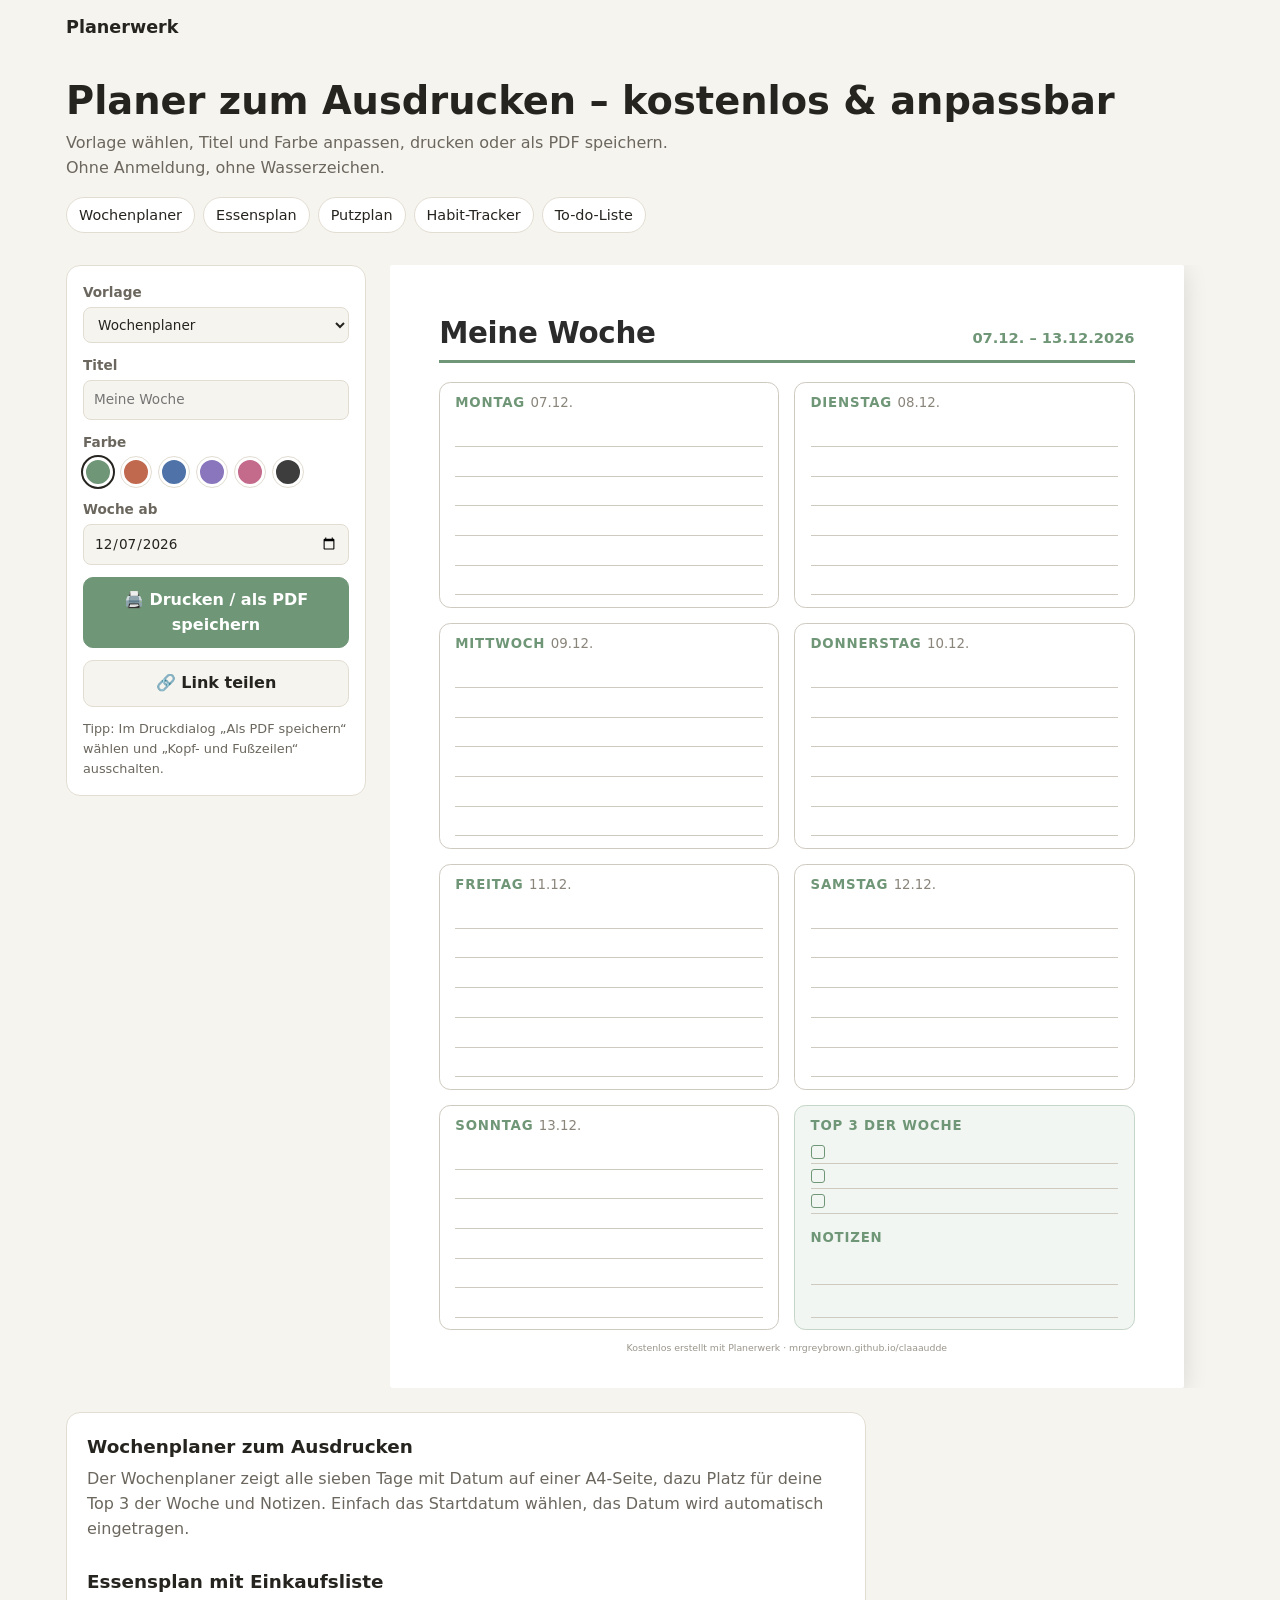
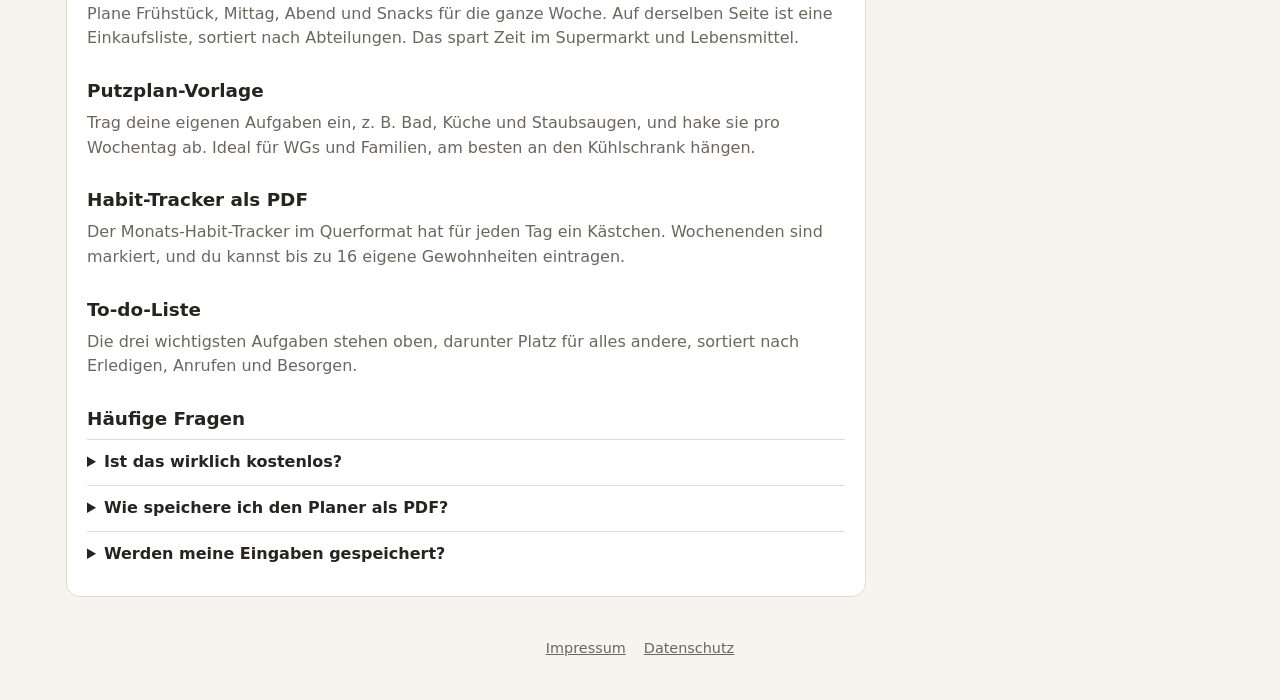
==== index.html @ 2abeeaa4 "Add printable planner generator with Ko-fi/affiliate hooks Static GitHub Pages site: week, meal, cle" ====
<!doctype html>
<html lang="de">
<head>
  <meta charset="utf-8">
  <meta name="viewport" content="width=device-width, initial-scale=1">
  <title>Planer zum Ausdrucken – kostenlos: Wochenplaner, Putzplan, Habit-Tracker, Essensplan</title>
  <meta name="description" content="Kostenlose Planer-Vorlagen zum Ausdrucken: Wochenplaner, Essensplan mit Einkaufsliste, Putzplan, Habit-Tracker und To-do-Liste. Anpassen, als PDF speichern, fertig – ohne Anmeldung.">
  <meta property="og:title" content="Planer zum Ausdrucken – kostenlos & anpassbar">
  <meta property="og:description" content="Wochenplaner, Putzplan, Habit-Tracker, Essensplan & To-do-Liste als PDF. Ohne Anmeldung.">
  <meta property="og:type" content="website">
  <meta name="theme-color" content="#6f9676">
  <link rel="icon" href="data:image/svg+xml,<svg xmlns='http://www.w3.org/2000/svg' viewBox='0 0 100 100'><text y='.9em' font-size='90'>🗓️</text></svg>">
  <link rel="stylesheet" href="css/style.css">
  <style id="pagesize">@page { size: A4 portrait; margin: 0; }</style>
</head>
<body>
  <div class="site">
    <nav class="top">
      <a class="brand js-sitename" href="./">Planerwerk</a>
      <a class="btn-kofi js-kofi" hidden target="_blank" rel="noopener">☕ Unterstützen</a>
    </nav>

    <header class="hero">
      <h1>Planer zum Ausdrucken – kostenlos &amp; anpassbar</h1>
      <p>Vorlage wählen, Titel und Farbe anpassen, drucken oder als PDF speichern. Ohne Anmeldung, ohne Wasserzeichen.</p>
      <div class="chips">
        <a href="#tool" data-pick="week">Wochenplaner</a>
        <a href="#tool" data-pick="meal">Essensplan</a>
        <a href="#tool" data-pick="clean">Putzplan</a>
        <a href="#tool" data-pick="habit">Habit-Tracker</a>
        <a href="#tool" data-pick="todo">To-do-Liste</a>
      </div>
    </header>

    <main id="tool" class="tool">
      <form class="panel" onsubmit="return false">
        <label>Vorlage <select id="f-type"></select></label>
        <label>Titel <input id="f-title" maxlength="60" autocomplete="off"></label>
        <div class="field"><span>Farbe</span><div id="f-colors" class="swatches"></div></div>
        <label data-uses="start">Woche ab <input id="f-start" type="date"></label>
        <div class="row" data-uses="month">
          <label>Monat <select id="f-month"></select></label>
          <label>Jahr <input id="f-year" type="number" min="2000" max="2100"></label>
        </div>
        <label data-uses="items">Einträge (einer pro Zeile) <textarea id="f-items" rows="7"></textarea></label>
        <button id="btn-print" class="btn primary" type="button">🖨️ Drucken / als PDF speichern</button>
        <button id="btn-share" class="btn" type="button">🔗 Link teilen</button>
        <p class="hint">Tipp: Im Druckdialog „Als PDF speichern“ wählen und „Kopf- und Fußzeilen“ ausschalten.</p>

        <div class="upsell js-premium" hidden>
          <strong>Premium-Paket</strong>
          <p>Alle Vorlagen in allen Farben plus 12 Habit-Tracker fürs ganze Jahr als ein PDF. Du zahlst, was du willst.</p>
          <a class="btn" target="_blank" rel="noopener">Zum Paket →</a>
        </div>
      </form>

      <div id="preview" class="preview"><article id="sheet" class="sheet"></article></div>
    </main>

    <section id="affiliate" class="aff" hidden>
      <h2>Praktisches Zubehör für deine Planer</h2>
      <ul id="aff-list"></ul>
      <p class="small">* Werbung/Affiliate-Link: Wenn du darüber kaufst, bekomme ich eine kleine Provision. Für dich ändert sich am Preis nichts.</p>
    </section>

    <section class="content">
      <h2>Wochenplaner zum Ausdrucken</h2>
      <p>Der Wochenplaner zeigt alle sieben Tage mit Datum auf einer A4-Seite, dazu Platz für deine Top 3 der Woche und Notizen. Einfach das Startdatum wählen, das Datum wird automatisch eingetragen.</p>
      <h2>Essensplan mit Einkaufsliste</h2>
      <p>Plane Frühstück, Mittag, Abend und Snacks für die ganze Woche. Auf derselben Seite ist eine Einkaufsliste, sortiert nach Abteilungen. Das spart Zeit im Supermarkt und Lebensmittel.</p>
      <h2>Putzplan-Vorlage</h2>
      <p>Trag deine eigenen Aufgaben ein, z. B. Bad, Küche und Staubsaugen, und hake sie pro Wochentag ab. Ideal für WGs und Familien, am besten an den Kühlschrank hängen.</p>
      <h2>Habit-Tracker als PDF</h2>
      <p>Der Monats-Habit-Tracker im Querformat hat für jeden Tag ein Kästchen. Wochenenden sind markiert, und du kannst bis zu 16 eigene Gewohnheiten eintragen.</p>
      <h2>To-do-Liste</h2>
      <p>Die drei wichtigsten Aufgaben stehen oben, darunter Platz für alles andere, sortiert nach Erledigen, Anrufen und Besorgen.</p>

      <h2>Häufige Fragen</h2>
      <details><summary>Ist das wirklich kostenlos?</summary><p>Ja. Alle Vorlagen kannst du kostenlos und ohne Anmeldung drucken. Wenn sie dir gefallen, freue ich mich über einen Kaffee.</p></details>
      <details><summary>Wie speichere ich den Planer als PDF?</summary><p>Klicke auf „Drucken“ und wähle als Drucker „Als PDF speichern“. Am Handy findest du das im Teilen-Menü unter „Drucken“.</p></details>
      <details><summary>Werden meine Eingaben gespeichert?</summary><p>Nein, alles passiert in deinem Browser. Deine Einstellungen stehen nur im Link, damit du ihn teilen oder als Lesezeichen speichern kannst.</p></details>
    </section>

    <footer class="foot">
      <a class="js-kofi" hidden target="_blank" rel="noopener">☕ Kaffee spendieren</a>
      <a href="impressum.html">Impressum</a>
      <a href="datenschutz.html">Datenschutz</a>
    </footer>
  </div>
  <div id="toast" class="toast" hidden></div>

  <script src="js/config.js"></script>
  <script src="js/app.js"></script>
</body>
</html>
---- css/style.css ----
:root {
  --bg: #f6f4ef;
  --card: #ffffff;
  --ink: #26241f;
  --muted: #6b675e;
  --line: #e2ddd2;
  --brand: #6f9676;
  --brand-ink: #ffffff;
}
@media (prefers-color-scheme: dark) {
  :root {
    --bg: #1c1b19;
    --card: #262522;
    --ink: #eeebe4;
    --muted: #a9a499;
    --line: #3a3833;
  }
}
* { box-sizing: border-box; }
html { -webkit-text-size-adjust: 100%; }
body {
  margin: 0;
  background: var(--bg);
  color: var(--ink);
  font: 16px/1.55 system-ui, -apple-system, "Segoe UI", Roboto, sans-serif;
}
a { color: inherit; }
.site { max-width: 1180px; margin: 0 auto; padding: 0 16px; }

/* ---------- Seite ---------- */
.top { display: flex; justify-content: space-between; align-items: center; padding: 14px 0; }
.brand { font-weight: 700; text-decoration: none; font-size: 1.1rem; }
.btn-kofi { background: var(--brand); color: var(--brand-ink); padding: 6px 14px; border-radius: 999px; text-decoration: none; font-weight: 600; font-size: .9rem; }
.hero { padding: 24px 0 8px; }
.hero h1 { font-size: clamp(1.6rem, 4vw, 2.4rem); line-height: 1.15; margin: 0 0 8px; text-wrap: balance; }
.hero p { color: var(--muted); margin: 0 0 16px; max-width: 60ch; }
.chips { display: flex; flex-wrap: wrap; gap: 8px; }
.chips a { border: 1px solid var(--line); background: var(--card); padding: 6px 12px; border-radius: 999px; text-decoration: none; font-size: .9rem; }
.chips a:hover { border-color: var(--brand); }

.tool { display: grid; grid-template-columns: 300px 1fr; gap: 24px; padding: 24px 0; align-items: start; }
@media (max-width: 820px) { .tool { grid-template-columns: 1fr; } }

.panel { background: var(--card); border: 1px solid var(--line); border-radius: 14px; padding: 16px; display: grid; gap: 12px; position: sticky; top: 12px; }
@media (max-width: 820px) { .panel { position: static; } }
.panel label, .field { display: grid; gap: 4px; font-size: .85rem; font-weight: 600; color: var(--muted); }
.panel input, .panel select, .panel textarea {
  font: inherit; font-weight: 400; color: var(--ink); background: var(--bg);
  border: 1px solid var(--line); border-radius: 8px; padding: 8px 10px; width: 100%;
}
.panel textarea { resize: vertical; }
.row { display: grid; grid-template-columns: 1fr 1fr; gap: 8px; }
[hidden] { display: none !important; }
.swatches { display: flex; gap: 8px; flex-wrap: wrap; }
.swatch { width: 30px; height: 30px; border-radius: 50%; background: var(--c); border: 3px solid var(--card); outline: 1px solid var(--line); cursor: pointer; padding: 0; }
.swatch[aria-pressed="true"] { outline: 2px solid var(--ink); }
.btn { font: inherit; font-weight: 600; border: 1px solid var(--line); background: var(--bg); color: var(--ink); border-radius: 10px; padding: 10px 12px; cursor: pointer; text-align: center; text-decoration: none; display: block; }
.btn.primary { background: var(--brand); color: var(--brand-ink); border-color: var(--brand); }
.hint { font-size: .8rem; color: var(--muted); margin: 0; }
.upsell { border-top: 1px solid var(--line); padding-top: 12px; font-size: .9rem; }
.upsell p { margin: 4px 0 8px; color: var(--muted); }

.preview { position: relative; overflow: hidden; }
.preview .sheet { position: absolute; top: 0; left: 0; transform-origin: top left; box-shadow: 0 4px 24px rgba(0,0,0,.12); border-radius: 2px; }

.aff, .content { background: var(--card); border: 1px solid var(--line); border-radius: 14px; padding: 20px; margin-bottom: 24px; }
.aff h2 { margin-top: 0; font-size: 1.1rem; }
.aff ul { display: flex; flex-wrap: wrap; gap: 8px; list-style: none; padding: 0; margin: 0 0 8px; }
.aff li a { display: block; border: 1px solid var(--line); border-radius: 8px; padding: 6px 12px; text-decoration: none; font-size: .9rem; }
.small { font-size: .78rem; color: var(--muted); }
.content { max-width: 800px; }
.content h2 { font-size: 1.15rem; margin: 1.4em 0 .3em; }
.content h2:first-child { margin-top: 0; }
.content p { margin: 0; color: var(--muted); }
details { border-top: 1px solid var(--line); padding: 10px 0; }
summary { cursor: pointer; font-weight: 600; }
details p { margin-top: 6px !important; }
.foot { display: flex; gap: 18px; justify-content: center; padding: 16px 0 40px; font-size: .9rem; color: var(--muted); }
.toast { position: fixed; bottom: 20px; left: 50%; transform: translateX(-50%); background: var(--ink); color: var(--bg); padding: 8px 16px; border-radius: 999px; font-size: .9rem; }

/* ---------- Druckblatt (bleibt immer hell) ---------- */
.sheet {
  --accent: #6f9676;
  --s-ink: #2b2b2b;
  --s-line: #cfcac0;
  width: 210mm; height: 297mm; padding: 13mm 13mm 9mm;
  background: #fff; color: var(--s-ink);
  display: flex; flex-direction: column;
  font: 10pt/1.3 system-ui, -apple-system, "Segoe UI", Roboto, sans-serif;
  -webkit-print-color-adjust: exact; print-color-adjust: exact;
}
.sheet.landscape { width: 297mm; height: 210mm; padding: 10mm 11mm 7mm; }
.sh-body { flex: 1; display: flex; flex-direction: column; min-height: 0; }
.sh-foot { text-align: center; font-size: 7pt; color: #9a958b; padding-top: 3mm; }
.sh-head { display: flex; justify-content: space-between; align-items: baseline; border-bottom: 2.5pt solid var(--accent); padding-bottom: 2mm; margin-bottom: 5mm; }
.sh-head h1 { margin: 0; font-size: 22pt; letter-spacing: -.01em; font-weight: 700; }
.sh-head p { margin: 0; font-size: 11pt; color: var(--accent); font-weight: 600; }
.sheet h2 { font-size: 10pt; margin: 0 0 1.5mm; color: var(--accent); text-transform: uppercase; letter-spacing: .06em; }
.sheet h2 span { color: #8a857b; font-weight: 500; letter-spacing: 0; text-transform: none; }
.sheet h3 { font-size: 9pt; margin: 0 0 1mm; }
.sheet .mt { margin-top: 4mm; }
.box { border: 1pt solid var(--s-line); border-radius: 3mm; padding: 3mm 4mm; display: flex; flex-direction: column; }
.box.accent { background: color-mix(in srgb, var(--accent) 9%, white); border-color: color-mix(in srgb, var(--accent) 40%, white); }
.lines { display: flex; flex-direction: column; flex: 1; }
.lines i { flex: 1; min-height: 6.5mm; border-bottom: .6pt solid var(--s-line); }
.checks { list-style: none; margin: 0; padding: 0; display: flex; flex-direction: column; flex: 1; }
.checks li { flex: 1; min-height: 6.5mm; border-bottom: .6pt solid var(--s-line); display: flex; align-items: center; }
.checks li::before { content: ""; width: 3.2mm; height: 3.2mm; border: .8pt solid var(--accent); border-radius: .8mm; margin-right: 2.5mm; }

.grid-week { flex: 1; display: grid; grid-template-columns: 1fr 1fr; grid-template-rows: repeat(4, 1fr); gap: 4mm; }
.grid-2 { display: grid; grid-template-columns: 1fr 1fr; gap: 4mm; }
.grid-3 { display: grid; grid-template-columns: repeat(3, 1fr); gap: 4mm; }
.grid-4 { flex: 1; display: grid; grid-template-columns: repeat(4, 1fr); gap: 4mm; }
.grid-4 section { display: flex; flex-direction: column; }
.sheet .band { margin: 5mm 0 2mm; }
.sheet > .sh-body > .box.mt:last-child, .sheet .grid-2.mt, .sheet .grid-3.mt { flex: 1; }
.grid-3 .box, .grid-2 .box { min-height: 0; }

.tbl { width: 100%; border-collapse: collapse; table-layout: fixed; }
.tbl th, .tbl td { border: .6pt solid var(--s-line); }
.tbl thead th { background: color-mix(in srgb, var(--accent) 14%, white); color: var(--s-ink); font-size: 8.5pt; padding: 1.5mm 1mm; font-weight: 600; }
.tbl tbody th { text-align: left; font-weight: 600; padding: 0 2mm; font-size: 9pt; }
.tbl th small { display: block; font-weight: 400; color: #8a857b; font-size: 7pt; }
.meal tbody th { width: 17mm; }
.meal thead th:first-child { width: 17mm; }
.meal td { height: 21mm; }
.clean thead th:first-child { width: 58mm; text-align: left; padding-left: 2mm; }
.clean td { height: 9.5mm; text-align: center; }
.tbl td b { display: inline-block; width: 4mm; height: 4mm; border: .8pt solid var(--accent); border-radius: .8mm; vertical-align: middle; }
.habit thead th:first-child, .habit tbody th { width: 52mm; }
.habit thead th { font-size: 7.5pt; padding: 1mm 0; }
.habit thead th.we { background: color-mix(in srgb, var(--accent) 30%, white); }
.habit td { height: 8.8mm; text-align: center; padding: 0; }
.habit td b { width: 3.8mm; height: 3.8mm; border-radius: 50%; }

/* ---------- Druck ---------- */
@media print {
  html, body { background: #fff !important; margin: 0; }
  body * { visibility: hidden; }
  .preview, .preview * { visibility: visible; }
  .site { max-width: none; padding: 0; }
  .tool { display: block; padding: 0; }
  .panel, .hero, .top, .aff, .content, .foot, .toast { display: none !important; }
  .preview { position: static; height: auto !important; overflow: visible; }
  .preview .sheet { position: static; transform: none !important; box-shadow: none; border-radius: 0; }
}
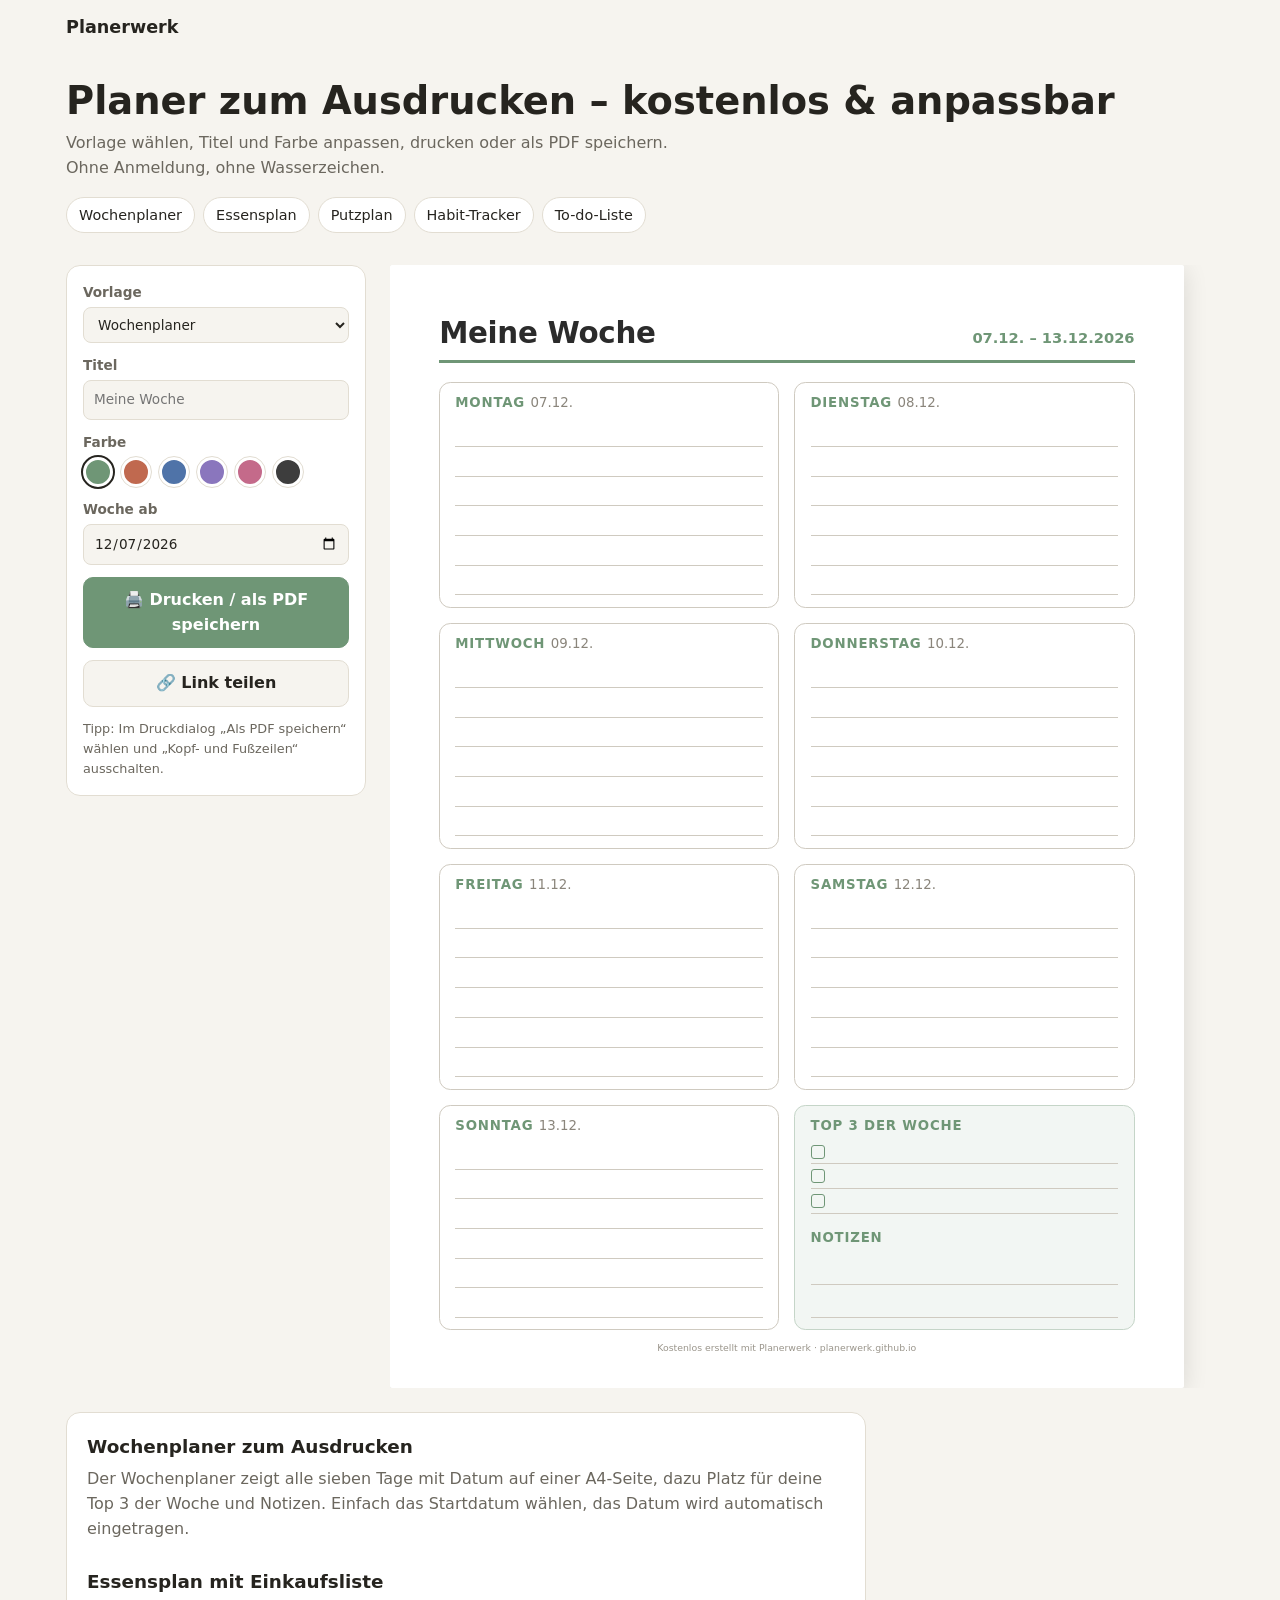
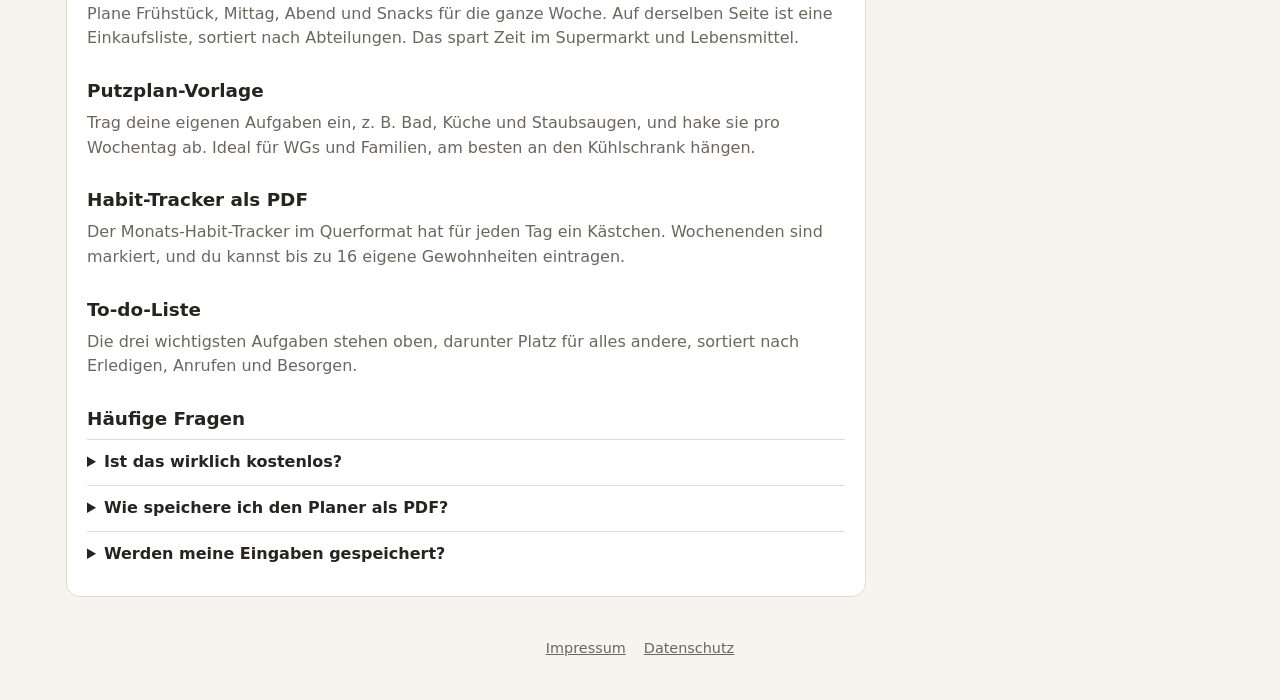
==== commit 87bf1b9c: "Move site to planerwerk.github.io Co-Authored-By: Claude Opus 5.5 <noreply@anthropic.com> Claude-Ses" ====
--- a/index.html
+++ b/index.html
@@ -8,6 +8,11 @@
   <meta property="og:title" content="Planer zum Ausdrucken – kostenlos & anpassbar">
   <meta property="og:description" content="Wochenplaner, Putzplan, Habit-Tracker, Essensplan & To-do-Liste als PDF. Ohne Anmeldung.">
   <meta property="og:type" content="website">
+  <meta property="og:url" content="https://planerwerk.github.io/">
+  <meta property="og:image" content="https://planerwerk.github.io/assets/og.png">
+  <meta name="twitter:card" content="summary_large_image">
+  <link rel="canonical" href="https://planerwerk.github.io/">
+  <script type="application/ld+json">{"@context":"https://schema.org","@type":"WebApplication","name":"Planerwerk","url":"https://planerwerk.github.io/","applicationCategory":"LifestyleApplication","inLanguage":"de","offers":{"@type":"Offer","price":"0","priceCurrency":"EUR"},"description":"Kostenlose Planer zum Ausdrucken: Wochenplaner, Essensplan, Putzplan, Habit-Tracker und To-do-Liste."}</script>
   <meta name="theme-color" content="#6f9676">
   <link rel="icon" href="data:image/svg+xml,<svg xmlns='http://www.w3.org/2000/svg' viewBox='0 0 100 100'><text y='.9em' font-size='90'>🗓️</text></svg>">
   <link rel="stylesheet" href="css/style.css">
@@ -17,7 +22,7 @@
   <div class="site">
     <nav class="top">
       <a class="brand js-sitename" href="./">Planerwerk</a>
-      <a class="btn-kofi js-kofi" hidden target="_blank" rel="noopener">☕ Unterstützen</a>
+      <a class="btn-support js-support" hidden target="_blank" rel="noopener">☕ Unterstützen</a>
     </nav>
 
     <header class="hero">
@@ -82,7 +87,7 @@
     </section>
 
     <footer class="foot">
-      <a class="js-kofi" hidden target="_blank" rel="noopener">☕ Kaffee spendieren</a>
+      <a class="js-support" hidden target="_blank" rel="noopener">☕ Kaffee spendieren</a>
       <a href="impressum.html">Impressum</a>
       <a href="datenschutz.html">Datenschutz</a>
     </footer>
--- a/css/style.css
+++ b/css/style.css
@@ -30,7 +30,7 @@
 /* ---------- Seite ---------- */
 .top { display: flex; justify-content: space-between; align-items: center; padding: 14px 0; }
 .brand { font-weight: 700; text-decoration: none; font-size: 1.1rem; }
-.btn-kofi { background: var(--brand); color: var(--brand-ink); padding: 6px 14px; border-radius: 999px; text-decoration: none; font-weight: 600; font-size: .9rem; }
+.btn-support { background: var(--brand); color: var(--brand-ink); padding: 6px 14px; border-radius: 999px; text-decoration: none; font-weight: 600; font-size: .9rem; }
 .hero { padding: 24px 0 8px; }
 .hero h1 { font-size: clamp(1.6rem, 4vw, 2.4rem); line-height: 1.15; margin: 0 0 8px; text-wrap: balance; }
 .hero p { color: var(--muted); margin: 0 0 16px; max-width: 60ch; }
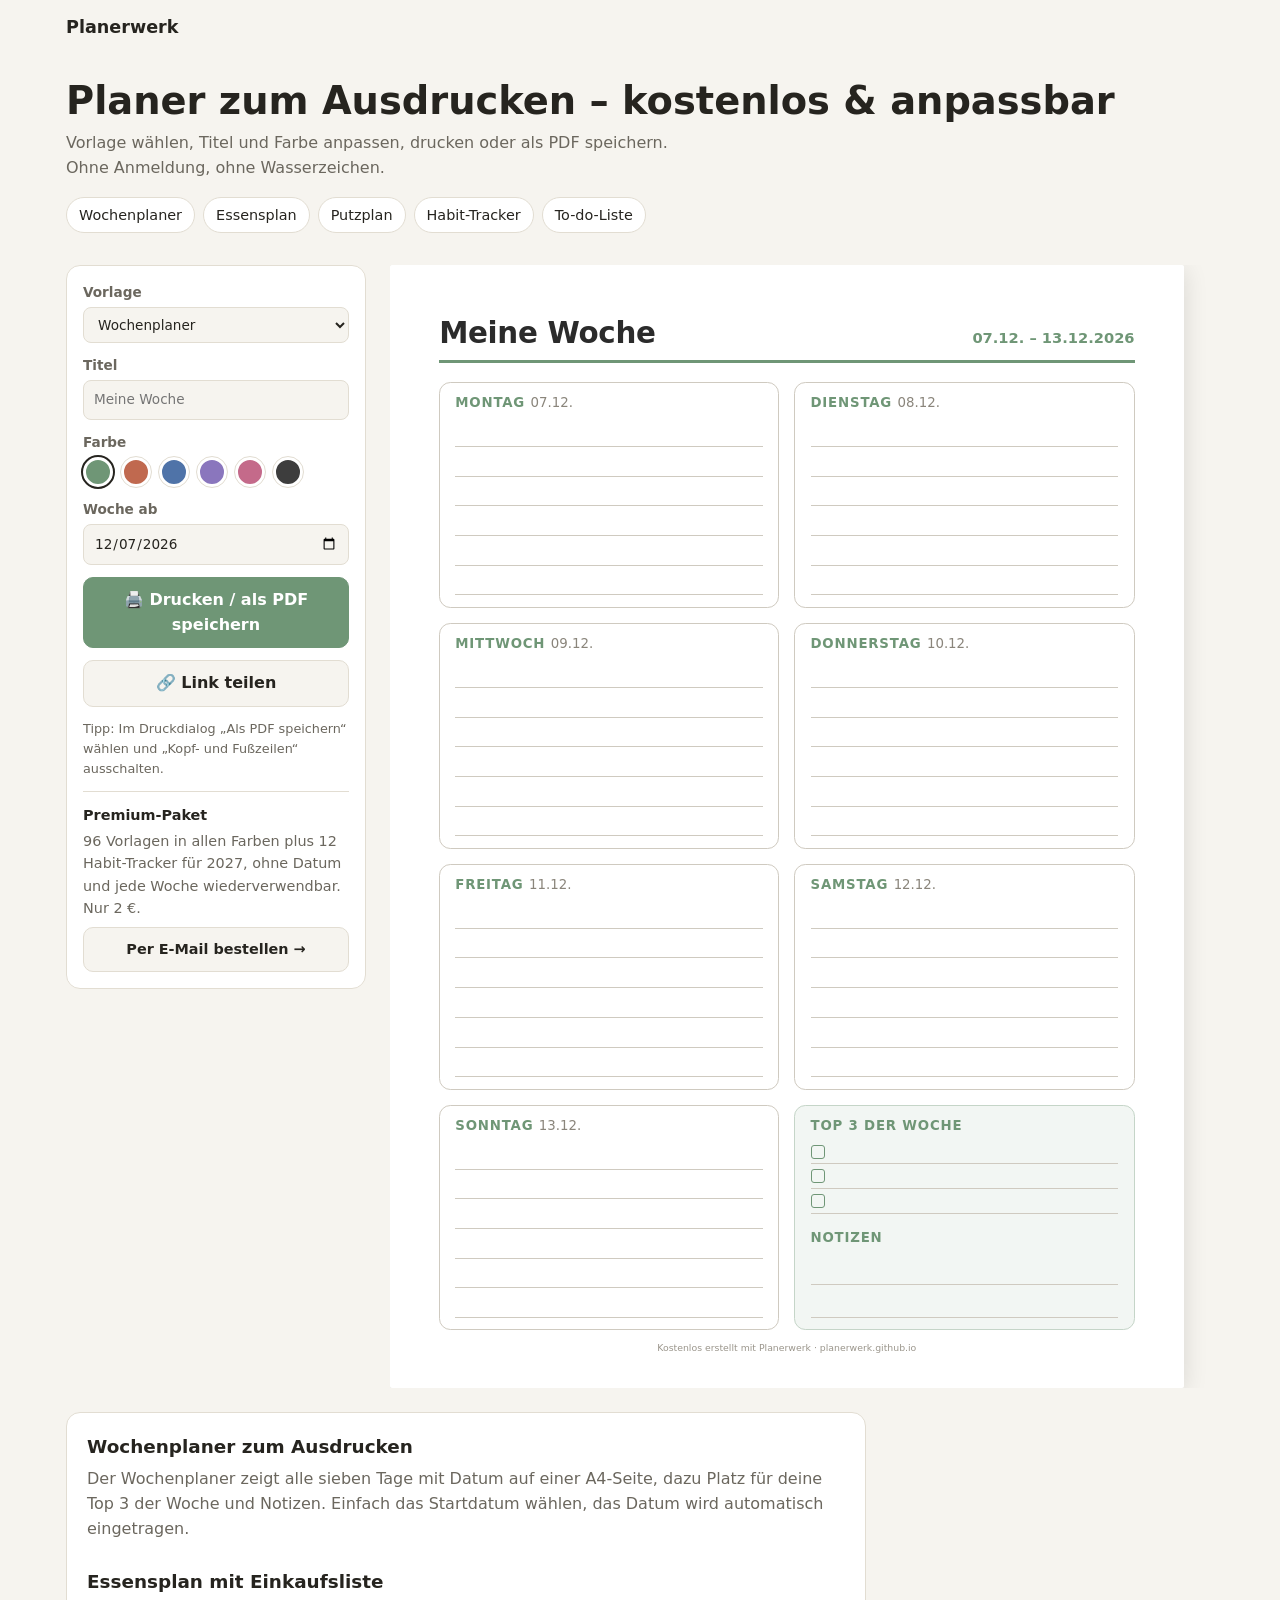
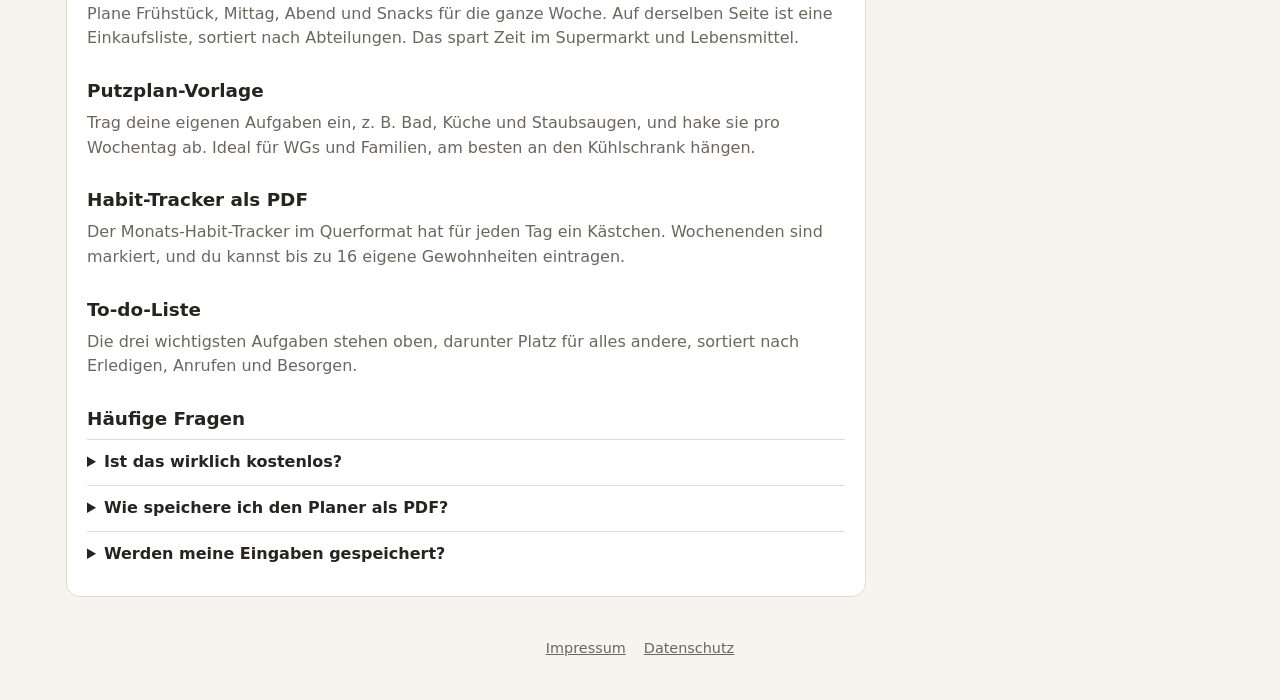
==== commit 55ba8c24: "Let visitors order the premium pack by email No payment provider needed until there is demand.  Co-A" ====
--- a/index.html
+++ b/index.html
@@ -54,7 +54,7 @@
 
         <div class="upsell js-premium" hidden>
           <strong>Premium-Paket</strong>
-          <p>Alle Vorlagen in allen Farben plus 12 Habit-Tracker fürs ganze Jahr als ein PDF. Du zahlst, was du willst.</p>
+          <p>96 Vorlagen in allen Farben plus 12 Habit-Tracker für 2027, ohne Datum und jede Woche wiederverwendbar. Nur 2 €.</p>
           <a class="btn" target="_blank" rel="noopener">Zum Paket →</a>
         </div>
       </form>
